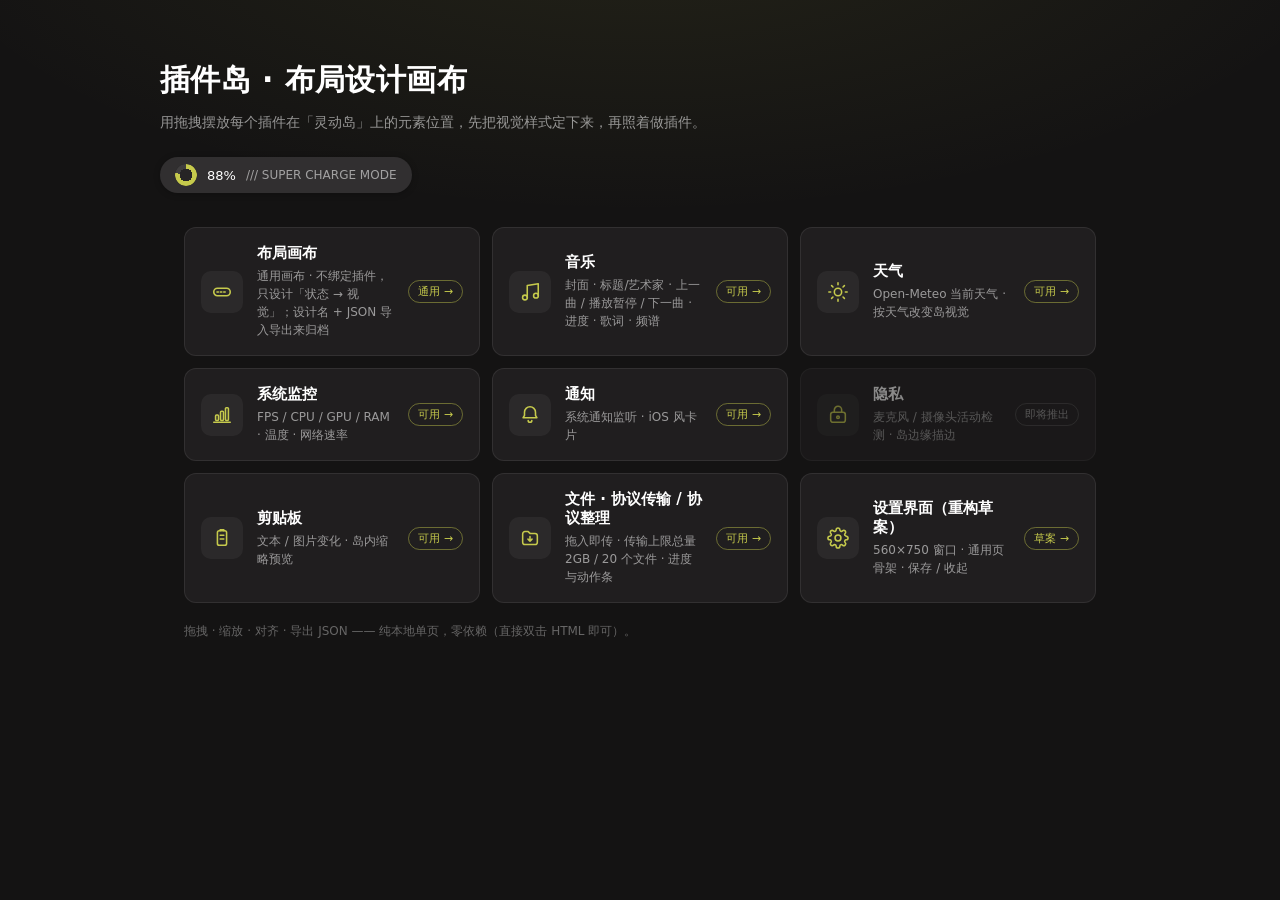
==== docs/index.html @ 681b9ea8 "docs: add the island layout design canvas A zero-dependency local HTML tool for laying out island mo" ====
<!DOCTYPE html>
<html lang="zh-CN">
<head>
  <meta charset="utf-8">
  <meta name="viewport" content="width=device-width, initial-scale=1">
  <title>插件岛 · 布局设计画布</title>
  <link rel="stylesheet" href="assets/css/base.css">
</head>
<body class="page-index">

  <header class="hero">
    <div class="hero-inner">
      <h1>插件岛 · 布局设计画布</h1>
      <p>用拖拽摆放每个插件在「灵动岛」上的元素位置，先把视觉样式定下来，再照着做插件。</p>
      <div class="hero-island" aria-hidden="true">
        <span class="hero-ring"></span>
        <span class="hero-pct">88%</span>
        <span class="hero-tag">/// SUPER CHARGE MODE</span>
      </div>
    </div>
  </header>

  <main class="cards">
    <a class="card card-active" href="canvas.html">
      <div class="card-icon">
        <svg viewBox="0 0 24 24" width="22" height="22" fill="none" stroke="currentColor" stroke-width="1.7" stroke-linecap="round" stroke-linejoin="round">
          <rect x="3" y="8" width="18" height="8" rx="4"/><path d="M6.5 12h1.6M10.2 12h1.6M13.9 12h1.6"/>
        </svg>
      </div>
      <div class="card-body"><h2>布局画布</h2><p>通用画布 · 不绑定插件，只设计「状态 → 视觉」；设计名 + JSON 导入导出来归档</p></div>
      <div class="card-tag">通用 →</div>
    </a>

    <a class="card card-active" href="canvas.html?t=music">
      <div class="card-icon">
        <svg viewBox="0 0 24 24" width="22" height="22" fill="none" stroke="currentColor" stroke-width="1.7" stroke-linecap="round" stroke-linejoin="round">
          <path d="M9 18V5l12-2v13"/><circle cx="6.5" cy="18" r="2.6"/><circle cx="18.5" cy="16" r="2.6"/>
        </svg>
      </div>
      <div class="card-body">
        <h2>音乐</h2>
        <p>封面 · 标题/艺术家 · 上一曲 / 播放暂停 / 下一曲 · 进度 · 歌词 · 频谱</p>
      </div>
      <div class="card-tag">可用 →</div>
    </a>

    <a class="card card-active" href="canvas.html?t=weather">
      <div class="card-icon">
        <svg viewBox="0 0 24 24" width="22" height="22" fill="none" stroke="currentColor" stroke-width="1.7" stroke-linecap="round" stroke-linejoin="round">
          <circle cx="12" cy="12" r="4"/><path d="M12 2v2M12 20v2M2 12h2M20 12h2M5 5l1.5 1.5M17.5 17.5L19 19M19 5l-1.5 1.5M6.5 17.5L5 19"/>
        </svg>
      </div>
      <div class="card-body"><h2>天气</h2><p>Open-Meteo 当前天气 · 按天气改变岛视觉</p></div>
      <div class="card-tag">可用 →</div>
    </a>

    <a class="card card-active" href="canvas.html?t=monitor">
      <div class="card-icon">
        <svg viewBox="0 0 24 24" width="22" height="22" fill="none" stroke="currentColor" stroke-width="1.7" stroke-linecap="round" stroke-linejoin="round">
          <path d="M3 20h18"/><rect x="5" y="12" width="3.2" height="6" rx="1"/><rect x="10.4" y="8" width="3.2" height="10" rx="1"/><rect x="15.8" y="4" width="3.2" height="14" rx="1"/>
        </svg>
      </div>
      <div class="card-body"><h2>系统监控</h2><p>FPS / CPU / GPU / RAM · 温度 · 网络速率</p></div>
      <div class="card-tag">可用 →</div>
    </a>

    <a class="card card-active" href="canvas.html?t=notify">
      <div class="card-icon">
        <svg viewBox="0 0 24 24" width="22" height="22" fill="none" stroke="currentColor" stroke-width="1.7" stroke-linecap="round" stroke-linejoin="round">
          <path d="M12 3a6 6 0 0 0-6 6v3.5L4.5 15h15L18 12.5V9a6 6 0 0 0-6-6z"/><path d="M10 18a2 2 0 0 0 4 0"/>
        </svg>
      </div>
      <div class="card-body"><h2>通知</h2><p>系统通知监听 · iOS 风卡片</p></div>
      <div class="card-tag">可用 →</div>
    </a>

    <div class="card card-soon">
      <div class="card-icon">
        <svg viewBox="0 0 24 24" width="22" height="22" fill="none" stroke="currentColor" stroke-width="1.7" stroke-linecap="round" stroke-linejoin="round">
          <rect x="4" y="9" width="16" height="11" rx="2.5"/><path d="M8 9V6.5a4 4 0 0 1 8 0V9"/><circle cx="12" cy="14.5" r="1.4"/>
        </svg>
      </div>
      <div class="card-body"><h2>隐私</h2><p>麦克风 / 摄像头活动检测 · 岛边缘描边</p></div>
      <div class="card-tag">即将推出</div>
    </div>

    <a class="card card-active" href="canvas.html?t=clipboard">
      <div class="card-icon">
        <svg viewBox="0 0 24 24" width="22" height="22" fill="none" stroke="currentColor" stroke-width="1.7" stroke-linecap="round" stroke-linejoin="round">
          <rect x="7" y="4" width="10" height="16" rx="2"/><path d="M10 4V3h4v1"/><path d="M10 9h4M10 13h4"/>
        </svg>
      </div>
      <div class="card-body"><h2>剪贴板</h2><p>文本 / 图片变化 · 岛内缩略预览</p></div>
      <div class="card-tag">可用 →</div>
    </a>
    <a class="card card-active" href="canvas.html?t=file">
      <div class="card-icon">
        <svg viewBox="0 0 24 24" width="22" height="22" fill="none" stroke="currentColor" stroke-width="1.7" stroke-linecap="round" stroke-linejoin="round">
          <path d="M4 7.5A2.5 2.5 0 0 1 6.5 5H10l2 2h5.5A2.5 2.5 0 0 1 20 9.5v7A2.5 2.5 0 0 1 17.5 19h-11A2.5 2.5 0 0 1 4 16.5z"/>
          <path d="M12 10.5v5M9.8 13.2 12 15.5l2.2-2.3"/>
        </svg>
      </div>
      <div class="card-body"><h2>文件 · 协议传输 / 协议整理</h2><p>拖入即传 · 传输上限总量 2GB / 20 个文件 · 进度与动作条</p></div>
      <div class="card-tag">可用 →</div>
    </a>
    <a class="card card-active" href="canvas.html?t=settings">
      <div class="card-icon">
        <svg viewBox="0 0 24 24" width="22" height="22" fill="none" stroke="currentColor" stroke-width="1.7" stroke-linecap="round" stroke-linejoin="round">
          <circle cx="12" cy="12" r="3.2"/>
          <path d="M19.4 15a1.7 1.7 0 0 0 .34 1.87l.06.06a2 2 0 1 1-2.83 2.83l-.06-.06A1.7 1.7 0 0 0 15 19.4a1.7 1.7 0 0 0-1 1.55V21a2 2 0 1 1-4 0v-.05A1.7 1.7 0 0 0 9 19.4a1.7 1.7 0 0 0-1.87.34l-.06.06a2 2 0 1 1-2.83-2.83l.06-.06A1.7 1.7 0 0 0 4.6 15a1.7 1.7 0 0 0-1.55-1H3a2 2 0 1 1 0-4h.05A1.7 1.7 0 0 0 4.6 9a1.7 1.7 0 0 0-.34-1.87l-.06-.06a2 2 0 1 1 2.83-2.83l.06.06A1.7 1.7 0 0 0 9 4.6h.09A1.7 1.7 0 0 0 10 3.05V3a2 2 0 1 1 4 0v.05A1.7 1.7 0 0 0 15 4.6a1.7 1.7 0 0 0 1.87-.34l.06-.06a2 2 0 1 1 2.83 2.83l-.06.06A1.7 1.7 0 0 0 19.4 9v.09c.66.16 1.24.6 1.55 1.19V10a2 2 0 1 1 0 4h-.05a1.7 1.7 0 0 0-1.5 1z"/>
        </svg>
      </div>
      <div class="card-body"><h2>设置界面（重构草案）</h2><p>560×750 窗口 · 通用页骨架 · 保存 / 收起</p></div>
      <div class="card-tag">草案 →</div>
    </a>
  </main>

  <footer class="foot">拖拽 · 缩放 · 对齐 · 导出 JSON —— 纯本地单页，零依赖（直接双击 HTML 即可）。</footer>

</body>
</html>
---- docs/assets/css/base.css ----
/* base.css — 设计 token / 排版 / 共用控件（首页 + 画布共用） */
:root {
  /* 岛 & 电池皮肤配色（取自 Host/Plugins/Battery/BatteryIslandView.axaml） */
  --accent: #C6CA4C;
  --danger: #FF4D4F;
  --pill: #312F30;
  --disc: #262425;
  --text: #FFFFFF;
  --text-2: rgba(255,255,255,0.55);
  --text-3: rgba(255,255,255,0.35);
  --track: rgba(255,255,255,0.15);
  --btn-bg: rgba(255,255,255,0.08);

  /* 界面底色 */
  --bg: #141313;
  --bg-workbench: #1A1919;
  --bg-panel: #201E1F;
  --bg-panel-2: #262425;
  --line: rgba(255,255,255,0.08);
  --line-strong: rgba(255,255,255,0.16);

  --radius: 10px;
  --fs-xs: 10px;
  --fs-sm: 12px;
  --fs-md: 13px;
  --fs-lg: 14px;
  --fs-xl: 18px;

  --font: "Segoe UI", "Microsoft YaHei", "PingFang SC", "Hiragino Sans GB", system-ui, -apple-system, sans-serif;
  --mono: "Cascadia Mono", Consolas, "SFMono-Regular", Menlo, monospace;
}

* { box-sizing: border-box; }
html, body { height: 100%; }
body {
  margin: 0;
  font-family: var(--font);
  font-size: var(--fs-lg);
  color: var(--text);
  background: var(--bg);
  -webkit-font-smoothing: antialiased;
}
a { color: inherit; text-decoration: none; }
button, input, select, textarea { font-family: inherit; font-size: inherit; color: inherit; }
::selection { background: rgba(198,202,76,0.35); }
.dim { color: var(--text-2); }
.times { color: var(--text-3); }
.divider { display: inline-block; width: 1px; height: 20px; background: var(--line-strong); }

/* 通用按钮 */
.btn {
  appearance: none;
  border: 1px solid var(--line-strong);
  background: rgba(255,255,255,0.04);
  color: var(--text);
  padding: 6px 12px;
  border-radius: 8px;
  cursor: pointer;
  font-size: var(--fs-sm);
  line-height: 1.2;
  transition: background .15s, border-color .15s, color .15s;
  white-space: nowrap;
}
.btn:hover { background: rgba(255,255,255,0.09); border-color: rgba(255,255,255,0.24); }
.btn:active { background: rgba(255,255,255,0.14); }
.btn:focus-visible { outline: 2px solid var(--accent); outline-offset: 1px; }
.btn-ghost { background: transparent; border-color: transparent; color: var(--text-2); }
.btn-ghost:hover { color: var(--text); background: rgba(255,255,255,0.06); }

/* 复选框式开关 */
.toggle { display: inline-flex; align-items: center; gap: 6px; cursor: pointer; font-size: var(--fs-sm); color: var(--text-2); user-select: none; white-space: nowrap; }
.toggle:hover { color: var(--text); }
.toggle input { accent-color: var(--accent); }

/* 胶囊信息标签 */
.chip { font-size: 11px; color: var(--text-2); background: rgba(0,0,0,0.35); border: 1px solid var(--line); border-radius: 999px; padding: 3px 10px; white-space: nowrap; }

/* 输入控件 */
input[type="number"], input[type="text"], textarea, select {
  background: rgba(0,0,0,0.35);
  border: 1px solid var(--line-strong);
  border-radius: 7px;
  padding: 5px 8px;
  font-size: var(--fs-sm);
  outline: none;
}
input[type="number"]:focus, input[type="text"]:focus, textarea:focus, select:focus { border-color: var(--accent); }
input[type="range"] { accent-color: var(--accent); }

/* ================= 首页 ================= */
.page-index {
  background: radial-gradient(1200px 520px at 50% -12%, rgba(198,202,76,0.09), transparent 62%), var(--bg);
}
.hero { padding: 60px 24px 8px; }
.hero-inner { max-width: 960px; margin: 0 auto; }
.hero h1 { margin: 0 0 10px; font-size: 30px; letter-spacing: .4px; }
.hero p { margin: 0; color: var(--text-2); font-size: var(--fs-lg); max-width: 620px; line-height: 1.6; }
.hero-island {
  margin-top: 24px; display: inline-flex; align-items: center; gap: 10px;
  height: 36px; padding: 0 15px; border-radius: 18px;
  background: var(--pill); box-shadow: 0 1px 6px rgba(0,0,0,0.25);
}
.hero-ring { position: relative; width: 22px; height: 22px; flex: 0 0 auto; }
.hero-ring::before { content: ""; position: absolute; inset: 0; border-radius: 50%; background: var(--disc); }
.hero-ring::after {
  content: ""; position: absolute; inset: 0; border-radius: 50%;
  background: conic-gradient(var(--accent) 0 78%, rgba(255,255,255,0.12) 0 100%);
  -webkit-mask: radial-gradient(circle, transparent 0 6.5px, #000 6.5px 100%);
          mask: radial-gradient(circle, transparent 0 6.5px, #000 6.5px 100%);
}
.hero-pct { font-variant-numeric: tabular-nums; font-size: var(--fs-md); }
.hero-tag { font-size: var(--fs-sm); color: var(--text-2); }

.cards { max-width: 960px; margin: 0 auto; padding: 26px 24px 8px; display: grid; gap: 12px; grid-template-columns: repeat(auto-fill, minmax(280px, 1fr)); }
.card {
  display: flex; align-items: center; gap: 14px; padding: 16px; border-radius: 12px;
  background: var(--bg-panel); border: 1px solid var(--line); transition: .15s;
}
.card-active:hover { border-color: rgba(198,202,76,0.5); background: #242223; transform: translateY(-1px); }
.card-active:focus-visible { outline: 2px solid var(--accent); outline-offset: 2px; }
.card-icon { flex: 0 0 auto; width: 42px; height: 42px; border-radius: 10px; background: rgba(255,255,255,0.05); display: flex; align-items: center; justify-content: center; color: var(--accent); }
.card-body { flex: 1; min-width: 0; }
.card-body h2 { margin: 0 0 4px; font-size: 15px; font-weight: 600; }
.card-body p { margin: 0; font-size: 12px; color: var(--text-2); line-height: 1.5; }
.card-tag { font-size: 11px; color: var(--text-2); border: 1px solid var(--line-strong); border-radius: 999px; padding: 3px 9px; white-space: nowrap; }
.card-active .card-tag { color: var(--accent); border-color: rgba(198,202,76,0.45); }
.card-soon { opacity: .5; }
.foot { max-width: 960px; margin: 0 auto; padding: 12px 24px 56px; color: var(--text-3); font-size: 12px; }
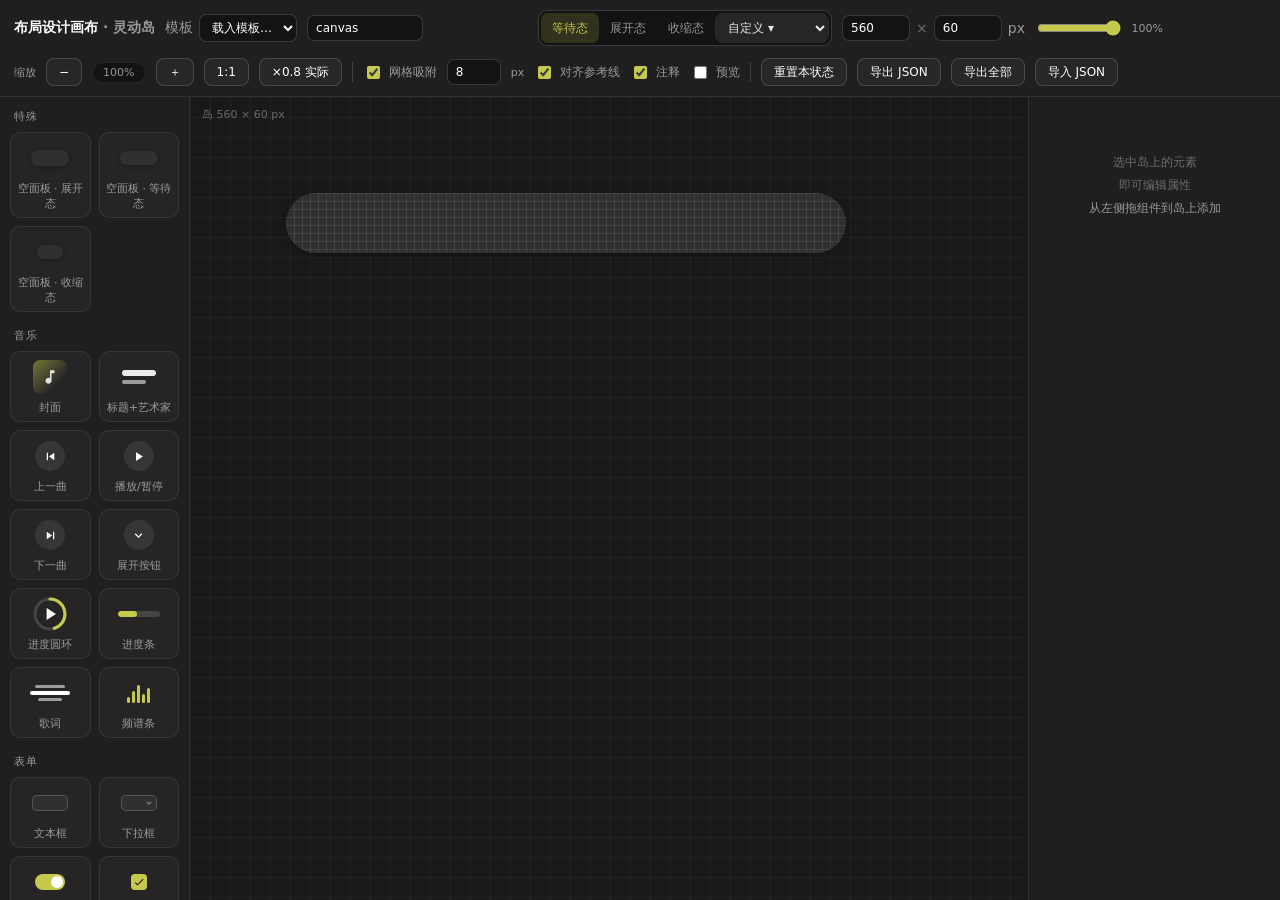
==== commit 8fcdae3c: "docs: make the canvas the only entry and add the generator index.html is now the canvas itself, so o" ====
--- a/docs/index.html
+++ b/docs/index.html
@@ -3,119 +3,96 @@
 <head>
   <meta charset="utf-8">
   <meta name="viewport" content="width=device-width, initial-scale=1">
-  <title>插件岛 · 布局设计画布</title>
+  <title>布局设计画布 · 灵动岛</title>
   <link rel="stylesheet" href="assets/css/base.css">
+  <link rel="stylesheet" href="assets/css/canvas.css">
 </head>
-<body class="page-index">
+<body class="page-canvas">
 
-  <header class="hero">
-    <div class="hero-inner">
-      <h1>插件岛 · 布局设计画布</h1>
-      <p>用拖拽摆放每个插件在「灵动岛」上的元素位置，先把视觉样式定下来，再照着做插件。</p>
-      <div class="hero-island" aria-hidden="true">
-        <span class="hero-ring"></span>
-        <span class="hero-pct">88%</span>
-        <span class="hero-tag">/// SUPER CHARGE MODE</span>
+  <header class="toolbar">
+    <div class="toolbar-left">
+      <div class="toolbar-title">布局设计画布 <span class="dim">· 灵动岛</span></div>
+    </div>
+
+    <div class="toolbar-center">
+      <div class="seg" id="stateBar">
+        <button type="button" class="seg-btn" data-state="wait">等待态</button>
+        <button type="button" class="seg-btn" data-state="unfold">展开态</button>
+        <button type="button" class="seg-btn" data-state="contract">收缩态</button>
+        <button type="button" class="seg-btn" data-state="custom">自定义</button>
       </div>
+      <div class="size-box" id="sizeBox">
+        <input type="number" id="sizeW" min="120" max="2000" step="10" aria-label="岛宽">
+        <span class="times">×</span>
+        <input type="number" id="sizeH" min="40" max="1200" step="10" aria-label="岛高">
+        <span class="dim">px</span>
+      </div>
+    </div>
+
+    <div class="toolbar-right">
+      <span class="dim" style="font-size:11px">缩放</span>
+      <button type="button" class="btn" id="btnZoomOut" title="缩小">−</button>
+      <span class="chip" id="zoomLabel" style="min-width:52px;text-align:center">100%</span>
+      <button type="button" class="btn" id="btnZoomIn" title="放大">＋</button>
+      <button type="button" class="btn" id="btnZoom100" title="按设计尺寸 1:1">1:1</button>
+      <button type="button" class="btn" id="btnZoomActual" title="按实际渲染比例 (×0.8)">×0.8 实际</button>
+      <span class="divider"></span>
+      <label class="toggle"><input type="checkbox" id="tglGrid" checked><span>网格吸附</span></label>
+      <input type="number" id="gridSize" class="grid-num" min="1" max="100" step="1" value="8" title="网格密度（px）：吸附步长 = 可视网格间距"><span class="dim" style="font-size:11px">px</span>
+      <label class="toggle"><input type="checkbox" id="tglGuides" checked><span>对齐参考线</span></label>
+      <label class="toggle"><input type="checkbox" id="tglNotes" checked><span>注释</span></label>
+      <label class="toggle"><input type="checkbox" id="tglPreview"><span>预览</span></label>
+      <span class="divider"></span>
+      <button type="button" class="btn" id="btnReset">重置本状态</button>
+      <button type="button" class="btn" id="btnExport">导出 JSON</button>
+      <button type="button" class="btn" id="btnExportAll">导出全部</button>
+      <button type="button" class="btn" id="btnImport">导入 JSON</button>
+      <input type="file" id="importInput" accept="application/json,.json" hidden>
     </div>
   </header>
 
-  <main class="cards">
-    <a class="card card-active" href="canvas.html">
-      <div class="card-icon">
-        <svg viewBox="0 0 24 24" width="22" height="22" fill="none" stroke="currentColor" stroke-width="1.7" stroke-linecap="round" stroke-linejoin="round">
-          <rect x="3" y="8" width="18" height="8" rx="4"/><path d="M6.5 12h1.6M10.2 12h1.6M13.9 12h1.6"/>
-        </svg>
+  <main class="layout">
+    <aside class="palette" id="palette" aria-label="组件调色板"></aside>
+
+    <section class="workbench" id="workbench">
+      <div class="stage" id="stage">
+        <div class="island" id="island">
+          <div class="island-items" id="islandItems"></div>
+          <div class="guides-layer" id="guides"></div>
+        </div>
+        <div class="island-size" id="islandSize">岛 560 × 60 px</div>
       </div>
-      <div class="card-body"><h2>布局画布</h2><p>通用画布 · 不绑定插件，只设计「状态 → 视觉」；设计名 + JSON 导入导出来归档</p></div>
-      <div class="card-tag">通用 →</div>
-    </a>
+    </section>
 
-    <a class="card card-active" href="canvas.html?t=music">
-      <div class="card-icon">
-        <svg viewBox="0 0 24 24" width="22" height="22" fill="none" stroke="currentColor" stroke-width="1.7" stroke-linecap="round" stroke-linejoin="round">
-          <path d="M9 18V5l12-2v13"/><circle cx="6.5" cy="18" r="2.6"/><circle cx="18.5" cy="16" r="2.6"/>
-        </svg>
-      </div>
-      <div class="card-body">
-        <h2>音乐</h2>
-        <p>封面 · 标题/艺术家 · 上一曲 / 播放暂停 / 下一曲 · 进度 · 歌词 · 频谱</p>
-      </div>
-      <div class="card-tag">可用 →</div>
-    </a>
-
-    <a class="card card-active" href="canvas.html?t=weather">
-      <div class="card-icon">
-        <svg viewBox="0 0 24 24" width="22" height="22" fill="none" stroke="currentColor" stroke-width="1.7" stroke-linecap="round" stroke-linejoin="round">
-          <circle cx="12" cy="12" r="4"/><path d="M12 2v2M12 20v2M2 12h2M20 12h2M5 5l1.5 1.5M17.5 17.5L19 19M19 5l-1.5 1.5M6.5 17.5L5 19"/>
-        </svg>
-      </div>
-      <div class="card-body"><h2>天气</h2><p>Open-Meteo 当前天气 · 按天气改变岛视觉</p></div>
-      <div class="card-tag">可用 →</div>
-    </a>
-
-    <a class="card card-active" href="canvas.html?t=monitor">
-      <div class="card-icon">
-        <svg viewBox="0 0 24 24" width="22" height="22" fill="none" stroke="currentColor" stroke-width="1.7" stroke-linecap="round" stroke-linejoin="round">
-          <path d="M3 20h18"/><rect x="5" y="12" width="3.2" height="6" rx="1"/><rect x="10.4" y="8" width="3.2" height="10" rx="1"/><rect x="15.8" y="4" width="3.2" height="14" rx="1"/>
-        </svg>
-      </div>
-      <div class="card-body"><h2>系统监控</h2><p>FPS / CPU / GPU / RAM · 温度 · 网络速率</p></div>
-      <div class="card-tag">可用 →</div>
-    </a>
-
-    <a class="card card-active" href="canvas.html?t=notify">
-      <div class="card-icon">
-        <svg viewBox="0 0 24 24" width="22" height="22" fill="none" stroke="currentColor" stroke-width="1.7" stroke-linecap="round" stroke-linejoin="round">
-          <path d="M12 3a6 6 0 0 0-6 6v3.5L4.5 15h15L18 12.5V9a6 6 0 0 0-6-6z"/><path d="M10 18a2 2 0 0 0 4 0"/>
-        </svg>
-      </div>
-      <div class="card-body"><h2>通知</h2><p>系统通知监听 · iOS 风卡片</p></div>
-      <div class="card-tag">可用 →</div>
-    </a>
-
-    <div class="card card-soon">
-      <div class="card-icon">
-        <svg viewBox="0 0 24 24" width="22" height="22" fill="none" stroke="currentColor" stroke-width="1.7" stroke-linecap="round" stroke-linejoin="round">
-          <rect x="4" y="9" width="16" height="11" rx="2.5"/><path d="M8 9V6.5a4 4 0 0 1 8 0V9"/><circle cx="12" cy="14.5" r="1.4"/>
-        </svg>
-      </div>
-      <div class="card-body"><h2>隐私</h2><p>麦克风 / 摄像头活动检测 · 岛边缘描边</p></div>
-      <div class="card-tag">即将推出</div>
-    </div>
-
-    <a class="card card-active" href="canvas.html?t=clipboard">
-      <div class="card-icon">
-        <svg viewBox="0 0 24 24" width="22" height="22" fill="none" stroke="currentColor" stroke-width="1.7" stroke-linecap="round" stroke-linejoin="round">
-          <rect x="7" y="4" width="10" height="16" rx="2"/><path d="M10 4V3h4v1"/><path d="M10 9h4M10 13h4"/>
-        </svg>
-      </div>
-      <div class="card-body"><h2>剪贴板</h2><p>文本 / 图片变化 · 岛内缩略预览</p></div>
-      <div class="card-tag">可用 →</div>
-    </a>
-    <a class="card card-active" href="canvas.html?t=file">
-      <div class="card-icon">
-        <svg viewBox="0 0 24 24" width="22" height="22" fill="none" stroke="currentColor" stroke-width="1.7" stroke-linecap="round" stroke-linejoin="round">
-          <path d="M4 7.5A2.5 2.5 0 0 1 6.5 5H10l2 2h5.5A2.5 2.5 0 0 1 20 9.5v7A2.5 2.5 0 0 1 17.5 19h-11A2.5 2.5 0 0 1 4 16.5z"/>
-          <path d="M12 10.5v5M9.8 13.2 12 15.5l2.2-2.3"/>
-        </svg>
-      </div>
-      <div class="card-body"><h2>文件 · 协议传输 / 协议整理</h2><p>拖入即传 · 传输上限总量 2GB / 20 个文件 · 进度与动作条</p></div>
-      <div class="card-tag">可用 →</div>
-    </a>
-    <a class="card card-active" href="canvas.html?t=settings">
-      <div class="card-icon">
-        <svg viewBox="0 0 24 24" width="22" height="22" fill="none" stroke="currentColor" stroke-width="1.7" stroke-linecap="round" stroke-linejoin="round">
-          <circle cx="12" cy="12" r="3.2"/>
-          <path d="M19.4 15a1.7 1.7 0 0 0 .34 1.87l.06.06a2 2 0 1 1-2.83 2.83l-.06-.06A1.7 1.7 0 0 0 15 19.4a1.7 1.7 0 0 0-1 1.55V21a2 2 0 1 1-4 0v-.05A1.7 1.7 0 0 0 9 19.4a1.7 1.7 0 0 0-1.87.34l-.06.06a2 2 0 1 1-2.83-2.83l.06-.06A1.7 1.7 0 0 0 4.6 15a1.7 1.7 0 0 0-1.55-1H3a2 2 0 1 1 0-4h.05A1.7 1.7 0 0 0 4.6 9a1.7 1.7 0 0 0-.34-1.87l-.06-.06a2 2 0 1 1 2.83-2.83l.06.06A1.7 1.7 0 0 0 9 4.6h.09A1.7 1.7 0 0 0 10 3.05V3a2 2 0 1 1 4 0v.05A1.7 1.7 0 0 0 15 4.6a1.7 1.7 0 0 0 1.87-.34l.06-.06a2 2 0 1 1 2.83 2.83l-.06.06A1.7 1.7 0 0 0 19.4 9v.09c.66.16 1.24.6 1.55 1.19V10a2 2 0 1 1 0 4h-.05a1.7 1.7 0 0 0-1.5 1z"/>
-        </svg>
-      </div>
-      <div class="card-body"><h2>设置界面（重构草案）</h2><p>560×750 窗口 · 通用页骨架 · 保存 / 收起</p></div>
-      <div class="card-tag">草案 →</div>
-    </a>
+    <aside class="props" id="propsPanel" aria-label="属性面板"></aside>
   </main>
 
-  <footer class="foot">拖拽 · 缩放 · 对齐 · 导出 JSON —— 纯本地单页，零依赖（直接双击 HTML 即可）。</footer>
-
+  <script src="assets/js/island-spec.js"></script>
+  <script src="assets/js/components.js"></script>
+  <!-- 已归档的设计：作为「模板」数据被画布读取（工具栏「载入模板…」下拉） -->
+  <script src="assets/js/music-designs.js"></script>
+  <script src="assets/js/weather-designs.js"></script>
+  <script src="assets/js/monitor-designs.js"></script>
+  <script src="assets/js/notify-designs.js"></script>
+  <script src="assets/js/clipboard-designs.js"></script>
+  <script src="assets/js/file-designs.js"></script>
+  <script src="assets/js/settings-designs.js"></script>
+  <script src="assets/js/canvas.js"></script>
+  <script>
+    /* 唯一入口就是通用画布：打开即空画板，用工具栏「载入模板…」取某个已归档的设计，
+       或者「导入 JSON」载入导出稿（含自定义状态，如「唤起态」）。 */
+    window.__islandEngine = window.IslandCanvas.init({
+      storageKey: 'endfield.layout.canvas',
+      pageName: 'canvas',
+      designName: 'canvas',
+      states: window.IslandSpec.STATES,
+      defaultState: 'wait'
+    });
+    /* 也支持 index.html?t=clipboard 直接载入某个模板（手输/书签用） */
+    (function () {
+      var m = /[?&]t=([^&]+)/.exec(window.location.search);
+      if (m) window.__islandEngine._loadTemplate(decodeURIComponent(m[1]));
+    })();
+  </script>
 </body>
 </html>
--- a/docs/assets/css/canvas.css
+++ b/docs/assets/css/canvas.css
@@ -0,0 +1,171 @@
+/* canvas.css — 画布布局 / 岛 mockup / 调色板 / 属性面板 */
+.page-canvas { display: flex; flex-direction: column; height: 100vh; overflow: hidden; }
+
+/* ---------- 顶部工具栏 ---------- */
+.toolbar { flex: 0 0 auto; display: flex; align-items: center; gap: 12px; padding: 10px 14px; flex-wrap: wrap;
+  background: var(--bg-panel); border-bottom: 1px solid var(--line); }
+.toolbar-left { display: flex; align-items: center; gap: 10px; min-width: 0; }
+.toolbar-title { font-size: var(--fs-lg); font-weight: 600; white-space: nowrap; }
+.toolbar-center { display: flex; align-items: center; gap: 10px; margin: 0 auto; }
+/* 工具栏：网格密度（吸附步长 = 可视网格间距） */
+.grid-num { width: 54px; font-size: 12px; }
+
+/* 可视网格：密度由 --grid 决定，随「网格吸附」开关显隐；太密时由 _applyGrid 关掉 */
+.island-items.show-grid::before {
+  content: ''; position: absolute; inset: 0; pointer-events: none;
+  border-radius: var(--pill-radius, 0px);
+  background-image:
+    linear-gradient(to right, rgba(255,255,255,0.085) 1px, transparent 1px),
+    linear-gradient(to bottom, rgba(255,255,255,0.085) 1px, transparent 1px);
+  background-size: var(--grid, 8px) var(--grid, 8px);
+}
+
+/* 工具栏：载入模板（把已归档的设计当数据载入） */
+.template-pick { display: flex; align-items: center; gap: 6px; }
+.template-pick select { font-size: 12px; max-width: 132px; }
+/* 工具栏：设计名（一个画布装多个设计，导出名与 JSON page 都用它） */
+.design-name { display: flex; align-items: center; }
+.design-name input[type="text"] { width: 116px; font-size: 12px; }
+/* 工具栏：声明的面板（岛本体）不透明度 */
+.panel-alpha { display: flex; align-items: center; gap: 6px; }
+.panel-alpha input[type="range"] { width: 84px; }
+.panel-alpha b { min-width: 34px; text-align: right; font-size: 11px; font-weight: 500;
+  color: var(--text-2); font-variant-numeric: tabular-nums; }
+.toolbar-right { display: flex; align-items: center; gap: 10px; flex-wrap: wrap; }
+
+.seg { display: inline-flex; background: rgba(0,0,0,0.35); border: 1px solid var(--line-strong); border-radius: 9px; padding: 2px; }
+.seg-btn { appearance: none; border: 0; background: transparent; color: var(--text-2); padding: 5px 11px; border-radius: 7px; cursor: pointer; white-space: nowrap; font-size: var(--fs-sm); }
+.seg-btn:hover { color: var(--text); }
+.seg-btn.is-active { background: rgba(198,202,76,0.16); color: var(--accent); }
+.seg-btn:focus-visible { outline: 2px solid var(--accent); outline-offset: 1px; }
+
+.size-box { display: inline-flex; align-items: center; gap: 6px; }
+.size-box input { width: 68px; }
+
+/* ---------- 三栏布局 ---------- */
+.layout { flex: 1; display: flex; min-height: 0; }
+
+/* 调色板 */
+.palette { flex: 0 0 auto; width: 190px; overflow-y: auto; padding: 12px 10px 24px;
+  background: var(--bg-panel); border-right: 1px solid var(--line); }
+.palette-group + .palette-group { margin-top: 16px; }
+.palette-group-title { font-size: 11px; color: var(--text-2); letter-spacing: 1px; margin: 0 4px 8px; }
+.palette-grid { display: grid; grid-template-columns: 1fr 1fr; gap: 8px; }
+.palette-item { appearance: none; cursor: grab; border: 1px solid var(--line); background: var(--bg-panel-2);
+  border-radius: 10px; padding: 8px 6px 6px; display: flex; flex-direction: column; align-items: center; gap: 6px;
+  color: var(--text); transition: .12s; }
+.palette-item:hover { border-color: rgba(198,202,76,0.45); background: #2C2A2B; }
+.palette-item:active { cursor: grabbing; }
+.palette-item:focus-visible { outline: 2px solid var(--accent); outline-offset: 1px; }
+.palette-prev { height: 34px; display: flex; align-items: center; justify-content: center; pointer-events: none; }
+.palette-name { font-size: 11px; color: var(--text-2); pointer-events: none; }
+
+/* 工作台 */
+.workbench { position: relative; flex: 1; min-width: 0; overflow: auto;
+  background: var(--bg-workbench);
+  background-image: linear-gradient(rgba(255,255,255,0.04) 1px, transparent 1px),
+                    linear-gradient(90deg, rgba(255,255,255,0.04) 1px, transparent 1px);
+  background-size: 20px 20px; }
+.stage { position: relative; }
+.workbench.drop-target { outline: 2px dashed var(--accent); outline-offset: -4px; }
+.island-size { position: absolute; left: 12px; top: 10px;
+  font-size: 11px; color: var(--text-3); font-variant-numeric: tabular-nums; pointer-events: none; }
+
+/* ---------- 岛 mockup ---------- */
+.island { position: absolute; overflow: visible;
+  outline: 1px dashed rgba(198, 202, 76, var(--panel-outline, 0));
+  transition: width .18s ease, height .18s ease, border-radius .18s ease; }
+/* 声明的面板本体单独成一层：--panel-alpha 由工具栏「面板不透明度」控制，
+   调透明只影响面板本体，不影响岛内元素 */
+.island::before { content: ''; position: absolute; inset: 0; border-radius: inherit;
+  background: var(--pill); box-shadow: 0 1px 6px rgba(0,0,0,0.25);
+  opacity: var(--panel-alpha, 1); pointer-events: none; }
+.island.drop-target { outline: 2px dashed var(--accent); outline-offset: 3px; }
+.island-items { position: absolute; inset: 0; }
+.guides-layer { position: absolute; inset: 0; z-index: 9200; pointer-events: none; overflow: hidden; border-radius: inherit; }
+
+/* 岛内元素 */
+.ic-item { position: absolute; cursor: move; outline: none; }
+.ic-item .ic-body { width: 100%; height: 100%; }
+/* 悬停 / 选中 / 聚焦的高亮画在 .ic-item 自身上（而不是 .ic-body），
+   这样元素哪怕不透明度 0% 也仍能看见选中框 */
+.ic-item:hover { box-shadow: 0 0 0 1px rgba(198,202,76,0.35); }
+.ic-item.selected { z-index: 9500 !important; box-shadow: 0 0 0 1px var(--accent); }
+.ic-item:focus-visible { box-shadow: 0 0 0 1px var(--accent), 0 0 0 3px rgba(198,202,76,0.25); }
+
+/* 缩放手柄 */
+.ic-handle { position: absolute; width: 9px; height: 9px; background: #fff; border: 1px solid var(--accent);
+  border-radius: 2px; display: none; z-index: 2; }
+.ic-item.selected .ic-handle { display: block; }
+.h-nw { left: -5px; top: -5px; cursor: nwse-resize; }
+.h-n  { left: calc(50% - 4.5px); top: -5px; cursor: ns-resize; }
+.h-ne { right: -5px; top: -5px; cursor: nesw-resize; }
+.h-e  { right: -5px; top: calc(50% - 4.5px); cursor: ew-resize; }
+.h-se { right: -5px; bottom: -5px; cursor: nwse-resize; }
+.h-s  { left: calc(50% - 4.5px); bottom: -5px; cursor: ns-resize; }
+.h-sw { left: -5px; bottom: -5px; cursor: nesw-resize; }
+.h-w  { left: -5px; top: calc(50% - 4.5px); cursor: ew-resize; }
+
+/* 对齐参考线 */
+.ic-guide { position: absolute; background: var(--accent); opacity: .85; }
+.ic-guide.v { top: 0; bottom: 0; width: 1px; }
+.ic-guide.h { left: 0; right: 0; height: 1px; }
+
+/* 拖拽幽灵 */
+.ic-ghost { position: fixed; z-index: 9999; transform: translate(-50%, -50%); pointer-events: none; opacity: .85; }
+
+/* 预览模式 */
+.workbench.preview { background-image: none; }
+.workbench.preview .ic-item { cursor: default; pointer-events: none; }
+.workbench.preview .ic-handle { display: none !important; }
+.workbench.preview .ic-item.selected,
+.workbench.preview .ic-item:hover { box-shadow: none; }
+
+/* 注释显示开关 / 预览时隐藏注释 */
+.workbench.hide-notes .ic-item[data-type="note"],
+.workbench.preview .ic-item[data-type="note"] { display: none; }
+
+/* ---------- 属性面板 ---------- */
+.props { flex: 0 0 auto; width: 252px; overflow-y: auto; padding: 14px 14px 32px;
+  background: var(--bg-panel); border-left: 1px solid var(--line); }
+.panel-empty { color: var(--text-3); font-size: var(--fs-sm); text-align: center; padding: 40px 10px; line-height: 1.9; }
+.panel-head { display: flex; align-items: baseline; justify-content: space-between; margin-bottom: 12px; }
+.panel-type { font-size: var(--fs-lg); font-weight: 600; }
+.panel-id { font-size: 10px; color: var(--text-3); font-family: var(--mono); }
+.panel-grid { display: grid; grid-template-columns: 1fr 1fr; gap: 8px; margin-bottom: 12px; }
+.panel-grid label { display: flex; flex-direction: column; gap: 4px; }
+.panel-grid label span { font-size: 11px; color: var(--text-2); }
+.panel-row { display: flex; align-items: center; gap: 8px; margin-bottom: 10px; }
+.panel-row > span { flex: 0 0 60px; font-size: 11px; color: var(--text-2); }
+.panel-row input[type="range"] { flex: 1; min-width: 0; }
+.panel-row input[type="number"], .panel-row input[type="text"] { flex: 1; min-width: 0; }
+.panel-row input[type="color"] { width: 40px; height: 26px; padding: 0; background: transparent; border: 1px solid var(--line-strong); border-radius: 6px; }
+.panel-row b { flex: 0 0 40px; text-align: right; font-size: 11px; font-weight: 500; color: var(--text-2); }
+.panel-check { display: flex; align-items: center; gap: 8px; margin-bottom: 10px; font-size: var(--fs-sm); color: var(--text-2); cursor: pointer; }
+.panel-check input { accent-color: var(--accent); }
+.panel-field { display: block; margin-bottom: 10px; }
+.panel-field span { display: block; font-size: 11px; color: var(--text-2); margin-bottom: 4px; }
+.panel-field input, .panel-field textarea { width: 100%; }
+.panel-field textarea { resize: vertical; min-height: 64px; line-height: 1.5; }
+.panel-section { border-top: 1px solid var(--line); margin-top: 14px; padding-top: 12px; }
+.panel-section-title { font-size: 11px; color: var(--text-2); letter-spacing: 1px; margin-bottom: 10px; }
+.panel-actions { display: grid; grid-template-columns: 1fr 1fr; gap: 8px; }
+.panel-actions .btn { text-align: center; }
+.btn-danger:hover { border-color: rgba(255,77,79,0.6); color: #FF7A7C; }
+
+/* ---------- 响应式 ---------- */
+@media (max-width: 1100px) {
+  .palette { width: 150px; }
+  .palette-grid { grid-template-columns: 1fr; }
+  .props { width: 212px; }
+}
+@media (max-width: 820px) {
+  .layout { flex-direction: column; }
+  .palette { width: auto; border-right: 0; border-bottom: 1px solid var(--line);
+    display: flex; gap: 14px; align-items: flex-start; overflow-x: auto; overflow-y: hidden; padding: 10px; }
+  .palette-group { margin: 0 !important; }
+  .palette-grid { display: flex; gap: 8px; }
+  .palette-item { min-width: 78px; }
+  .workbench { min-height: 320px; }
+  .props { width: auto; max-height: 44vh; border-left: 0; border-top: 1px solid var(--line); }
+}
